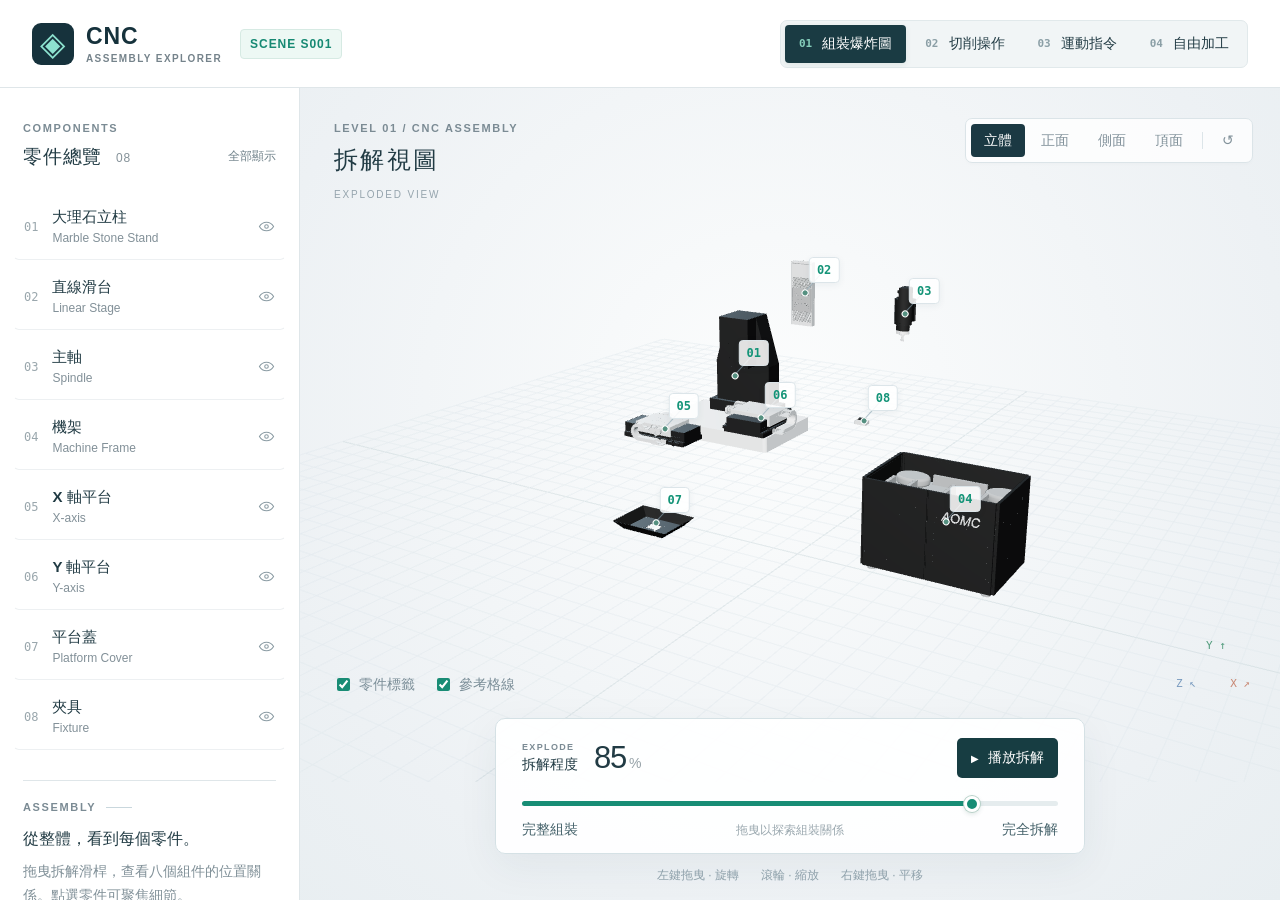
==== index.html @ 5ce91b55 "Publish S001 CNC static site for GitHub Pages." ====
<!doctype html>
<html lang="zh-Hant">
<head>
  <meta charset="UTF-8"><meta name="viewport" content="width=device-width, initial-scale=1.0">
  <meta name="theme-color" content="#142e37">
  <title>S001 · CNC 組裝、切削與自由加工</title>
  <meta name="description" content="以 S001 原始模型學習 CNC 組裝、XYZ 手動切削和 A3200 AeroBasic 運動命令，自行編寫程式、預覽刀路，觀察直線、圓弧、貝茲及 PVT 刀痕。">
  <link rel="icon" type="image/svg+xml" href="data:image/svg+xml,%3Csvg xmlns='http://www.w3.org/2000/svg' viewBox='0 0 32 32'%3E%3Crect width='32' height='32' rx='7' fill='%23142e37'/%3E%3Cpath d='m16 5 11 6-11 6L5 11zm-11 12 11 6 11-6M5 23l11 6 11-6' fill='none' stroke='%2378e0cc' stroke-width='2'/%3E%3C/svg%3E">
  <link rel="stylesheet" href="./style.css?v=12">
  <script type="importmap">{"imports":{"three":"./vendor/three.module.js"}}</script>
</head>
<body>
<script>if(new URLSearchParams(location.search).get("demo")==="1")document.body.classList.add("demo-mode");</script>
<div class="demo-caption" id="demo-caption" aria-hidden="true"></div>
  <header class="topbar">
    <a class="brand" href="./" aria-label="CNC 組裝探索首頁"><span class="brandmark" aria-hidden="true">◈</span><span>CNC<span class="brand-sub">ASSEMBLY EXPLORER</span></span></a>
    <div class="project-name"><span class="scene-tag">SCENE S001</span><h1>組裝探索</h1></div>
    <nav class="level-tabs" aria-label="關卡選擇"><button id="level-one" class="level-tab active" aria-pressed="true"><b>01</b>組裝爆炸圖</button><button id="level-two" class="level-tab" aria-pressed="false"><b>02</b>切削操作</button><button id="level-three" class="level-tab" aria-pressed="false"><b>03</b>運動指令</button><button id="level-four" class="level-tab" aria-pressed="false"><b>04</b>自由加工</button></nav>
  </header>
  <main class="workspace">
    <aside class="parts-panel level-one-only" aria-label="零件清單">
      <div class="panel-heading"><div><span class="eyebrow">COMPONENTS</span><h2>零件總覽 <span>08</span></h2></div><button id="show-all" class="text-button" title="顯示全部零件">全部顯示</button></div>
      <div id="parts" class="parts"></div>
      <section class="detail" aria-live="polite"><div class="detail-title"><span class="eyebrow" id="detail-index">ASSEMBLY</span><span class="tiny-rule"></span></div><h3 id="detail-name">從整體，看到每個零件。</h3><p id="detail-description">拖曳拆解滑桿，查看八個組件的位置關係。點選零件可聚焦細節。</p><div class="detail-actions" hidden><button id="isolate" class="outline-button">單獨顯示</button><button id="clear-selection" class="text-button">取消選取</button></div></section>
      <footer class="panel-footer"><span>S00 1 / VR2</span><span>3D MODEL STUDY</span></footer>
    </aside>
    <aside class="machining-panel level-two-only" aria-label="第二關加工控制">
      <div class="machine-heading"><span class="eyebrow">LEVEL 02 / MACHINING</span><h2>手動切削</h2><p>按一下微調，按住連續移動。</p></div>
      <div class="coordinates" aria-label="三軸位移，單位毫米"><div><b>X</b><output id="coord-x">0.000</output></div><div><b>Y</b><output id="coord-y">0.000</output></div><div><b>Z</b><output id="coord-z">0.000</output></div><span>相對 S001 初始位置 · mm</span></div>
      <div class="jog-controls" aria-label="六個軸向移動按鈕">
        <div class="jog-row"><span><b>X</b><small>平台</small></span><button class="jog-button" data-axis="x" data-sign="-1" aria-label="X 軸負向移動">X −</button><button class="jog-button" data-axis="x" data-sign="1" aria-label="X 軸正向移動">X ＋</button></div>
        <div class="jog-row"><span><b>Y</b><small>平台</small></span><button class="jog-button" data-axis="y" data-sign="-1" aria-label="Y 軸負向移動">Y −</button><button class="jog-button" data-axis="y" data-sign="1" aria-label="Y 軸正向移動">Y ＋</button></div>
        <div class="jog-row"><span><b>Z</b><small>主軸</small></span><button class="jog-button" data-axis="z" data-sign="-1" aria-label="Z 軸負向移動，下刀">Z −</button><button class="jog-button" data-axis="z" data-sign="1" aria-label="Z 軸正向移動，抬刀">Z ＋</button></div>
      </div>
      <div class="feed-options"><label>單次步距<select id="step"><option value="0.1">0.1 mm</option><option value="1" selected>1 mm</option><option value="5">5 mm</option></select></label><label>連續速度<select id="feed"><option value="2">2 mm/s</option><option value="10" selected>10 mm/s</option><option value="25">25 mm/s</option></select></label></div>
      <button id="spindle" class="spindle-button" aria-pressed="false">啟動主軸</button>
      <p id="cut-hint" class="cut-hint">啟動主軸，按住 Z− 下刀，再用 X／Y 移動工件。</p>
      <div class="machining-measures"><div><span>刀尖距原始頂面</span><output id="tool-gap">26.14 mm</output></div><div><span>最深刀痕</span><output id="cut-depth">0.00 mm</output></div><div><span>已移除體積</span><output id="cut-volume">0.0 mm³</output></div></div>
      <button id="reset-machining" class="reset-machining">↺ 重置位置與工件</button>
      <div class="stock-spec"><b>S001 · Mesh4 / Cutter4</b><span>工件 40 × 60 × 20 mm · 切削半徑 1 mm</span><span>X 帶動 Y 與工件，Z 帶動主軸與刀具。</span></div>
    </aside>
    <aside class="program-panel level-three-only" aria-label="第三關運動命令學習">
      <div class="program-heading"><span class="eyebrow">A3200 / AEROBASIC</span><h2>指令變成刀路</h2><p>6 個主要命令 · 7 種路徑練習</p></div>
      <div class="lesson-picker"><label for="lesson-select">選擇運動課題</label><div><select id="lesson-select"></select><button id="lesson-load">載入範例</button></div></div>
      <div class="lesson-card"><code id="lesson-command"></code><p id="lesson-behavior"></p><p id="lesson-tip"></p><details><summary>參數格式與來源</summary><code id="lesson-syntax"></code><small id="lesson-source"></small></details></div>
      <div class="program-editor-label"><label for="program-editor">AeroBasic 程式</label><span>每行一個命令</span></div>
      <textarea id="program-editor" class="program-editor" spellcheck="false" autocapitalize="off" autocomplete="off" aria-label="AeroBasic 程式編輯器"></textarea>
      <div class="program-options"><label><input id="program-restart" type="checkbox" checked>從初始位置重新加工</label><label><input id="program-cut" type="checkbox" checked>啟用刀具切削</label><label><input id="program-path" type="checkbox" checked>顯示預計路徑</label><label>播放速度<select id="program-speed" aria-label="程式播放速度"><option value="0.5">0.5×</option><option value="1" selected>1×</option><option value="2">2×</option><option value="4">4×</option></select></label></div>
      <div class="program-actions"><button id="program-validate">檢查程式</button><button id="program-run" class="primary">執行程式</button><button id="program-step">逐段執行</button><button id="program-pause" disabled>暫停</button><button id="program-stop" disabled>停止</button><button id="program-reset">重置工件</button></div>
      <p id="program-message" class="program-message" role="status" aria-live="polite"></p>
      <div class="program-progress"><b id="program-current">等待執行</b><span id="program-time">0.0 / 0.0 s</span><progress id="program-progress" max="100" value="0" aria-label="程式進度"></progress></div>
      <div class="program-coordinates"><div>X <output id="program-x">0.000</output></div><div>Y <output id="program-y">0.000</output></div><div>Z <output id="program-z">0.000</output></div><span>S001 軸位移 · mm｜工件頂面 Z ≈ −26.138</span></div>
      <div class="program-results"><span>最深刀痕 <output id="program-depth">0.00 mm</output></span><span>移除體積 <output id="program-volume">0.0 mm³</output></span></div>
      <details class="program-plan"><summary>逐行路徑與時間</summary><div id="program-lines"></div></details>
      <details class="program-reference"><summary>手冊命令與模擬範圍</summary><p>手冊 Motion 主分類列出 39 個條目，包含定位、等待、啟用等功能，並非 39 種刀路。此關呈現其中 6 個主要命令。</p><a href="./manual-reference.html" target="_blank" rel="noopener">查看完整 39 項命令與行為對照 ↗</a><p>ABSOLUTE／INCREMENTAL 切換絕對／增量座標。SECONDS／MINUTES 控制進給時間單位；DWELL 永遠是秒，PVT TIME 永遠是毫秒。</p><p>本關 METRIC＝mm、ENGLISH＝inch；未另設 F 時為 10 mm/s，RAPID 預設各軸 25 mm/s。這些是網頁練習設定。</p><p>依手冊的 AeroBasic 語法模擬路徑與頂面材料移除；未模擬伺服加減速、完整任務排程、切削力或倒扣。G 碼對照涉及 CNC Option，未確認實機授權。未知命令會指出行號，整段不會開始執行。</p></details>
    </aside>
    <aside class="program-panel level-four-only" aria-label="第四關自由加工">
      <div class="program-heading"><span class="eyebrow">LEVEL 04 / FREE MACHINING</span><h2>自由加工</h2><p>寫下自己的程式，確認刀路後開始切削。</p></div>
      <ol class="free-flow" aria-label="自由加工流程"><li class="current" aria-current="step"><b>1</b>輸入程式</li><li><b>2</b>載入刀路</li><li><b>3</b>確認執行</li></ol>
      <div class="program-editor-label"><label for="free-editor">AeroBasic 程式</label><span>每行一個命令</span></div>
      <textarea id="free-editor" class="program-editor" spellcheck="false" autocapitalize="off" autocomplete="off" aria-label="自由加工程式編輯器" placeholder="在此輸入或貼上 AeroBasic 程式。&#10;每行一個命令；載入刀路後再確認執行。"></textarea>
      <p class="free-origin-note">沿用 S001 軸位移：工件頂面約為 Z −26.138 mm；再往負向下刀會切入工件。載入刀路不會移動機台或重置工件。</p>
      <div class="program-options"><label><input id="free-restart" type="checkbox" checked>重置工件，從初始位置加工</label><label><input id="free-cut" type="checkbox" checked>啟用刀具切削</label><label><input id="free-path" type="checkbox" checked>顯示預計路徑</label><label>播放速度<select id="free-speed" aria-label="程式播放速度"><option value="0.5">0.5×</option><option value="1" selected>1×</option><option value="2">2×</option><option value="4">4×</option></select></label></div>
      <div class="program-actions"><button id="free-validate">載入刀路</button><button id="free-run" class="primary" disabled>確認並執行</button><button id="free-step" disabled>確認逐段</button><button id="free-pause" disabled>暫停</button><button id="free-stop" disabled>停止</button><button id="free-reset">重置工件</button></div>
      <p id="free-message" class="program-message" role="status" aria-live="polite"></p>
      <div class="program-progress"><b id="free-current">等待載入刀路</b><span id="free-time">0.0 / 0.0 s</span><progress id="free-progress" max="100" value="0" aria-label="程式進度"></progress></div>
      <div class="program-coordinates"><div>X <output id="free-x">0.000</output></div><div>Y <output id="free-y">0.000</output></div><div>Z <output id="free-z">0.000</output></div><span>S001 軸位移 · mm｜工件頂面 Z ≈ −26.138</span></div>
      <div class="program-results"><span>最深刀痕 <output id="free-depth">0.00 mm</output></span><span>移除體積 <output id="free-volume">0.0 mm³</output></span></div>
      <details class="program-plan"><summary>逐行路徑與時間</summary><div id="free-lines"></div></details>
      <details class="program-reference"><summary>可用命令與座標說明</summary><p>沿用第三關的 AeroBasic 數值命令：LINEAR、RAPID、CW、CCW、BEZIER QUAD／CUBIC、PVT。可混合使用，每行明確寫出命令。</p><p>LINEAR X… Y… Z… F…：直線。CW／CCW X… Y… I… J… F…：圓弧，I／J 是相對起點的圓心偏移。完整參數可在第三關查看。</p><p>ABSOLUTE／INCREMENTAL 切換絕對／增量座標；METRIC＝mm、ENGLISH＝inch。SECONDS／MINUTES 控制進給單位；DWELL 永遠是秒，PVT TIME 永遠是毫秒。</p><p>預設 METRIC、SECONDS、ABSOLUTE，F 為 10 mm/s。取消「重置工件」可從目前位置接續加工；修改程式或設定後，請重新載入刀路。</p><p>依 A3200 手冊模擬路徑與頂面切削。支援數值參數，不支援變數、迴圈、完整 CNC G 碼或倒扣；不支援的命令會顯示行號並阻止執行。</p><a href="./manual-reference.html" target="_blank" rel="noopener">查看完整 39 項命令與行為對照 ↗</a></details>
    </aside>
    <section class="viewer" aria-label="CNC 三維模型與加工視圖">
      <div class="viewport-heading"><div><span class="eyebrow" id="viewport-eyebrow">LEVEL 01 / CNC ASSEMBLY</span><h2 id="view-title">拆解視圖</h2></div><span id="view-state">EXPLODED VIEW</span></div>
      <div class="machine-view-switch machining-view"><button id="closeup" class="active">加工近景</button><button id="whole-machine">完整機台</button></div>
      <div class="view-tools" role="group" aria-label="視角"><button class="view-button active" data-view="iso">立體</button><button class="view-button" data-view="front">正面</button><button class="view-button" data-view="side">側面</button><button class="view-button" data-view="top">頂面</button><span class="tool-divider"></span><button id="reset-view" class="view-button" title="重設視角">↺<span class="sr-only">重設視角</span></button></div>
      <div id="canvas-wrap"><canvas id="canvas" aria-label="可拖曳旋轉的 CNC 模型" tabindex="0"></canvas><div id="labels" aria-hidden="true"></div></div>
      <div id="loading" class="loading"><span class="loader"></span><strong>正在載入 CNC 模型</strong><span>還原場景中的零件與位置</span></div>
      <div class="viewer-options level-one-only"><label><input id="labels-toggle" type="checkbox" checked>零件標籤</label><label><input id="grid-toggle" type="checkbox" checked>參考格線</label></div>
      <div class="axis-key" aria-hidden="true"><span class="axis-y">Y ↑</span><span class="axis-x">X ↗</span><span class="axis-z">Z ↖</span></div>
      <div class="explode-dock level-one-only">
        <div class="dock-top"><div class="dock-title"><span class="eyebrow">EXPLODE</span><label for="explode">拆解程度</label></div><output id="explode-value" for="explode">85<span>%</span></output><button id="play" class="play-button" aria-label="播放組裝與拆解動畫"><span id="play-icon">▶</span><span id="play-text">播放拆解</span></button></div>
        <input id="explode" type="range" min="0" max="100" value="85" step="1" aria-label="拆解程度">
        <div class="dock-bottom"><button id="assemble">完整組裝</button><span>拖曳以探索組裝關係</span><button id="explode-all">完全拆解</button></div>
      </div>
      <div class="cutting-status machining-view"><span id="machine-status">主軸停止</span><span class="cut-legend">青綠色標示已切削表面</span></div>
      <div class="interaction-hint"><span>左鍵拖曳 · 旋轉</span><span>滾輪 · 縮放</span><span>右鍵拖曳 · 平移</span></div>
      <div id="status" class="sr-only" role="status" aria-live="polite"></div>
    </section>
  </main>
  <script type="module" src="./app.js?v=12"></script>
</body>
</html>
---- style.css ----
:root{font-family:Inter,"Segoe UI","Noto Sans TC","Microsoft JhengHei",sans-serif;color:#213b44;background:#f4f6f7;font-synthesis:none;--ink:#16323c;--muted:#75838b;--line:#dfe6e9;--accent:#168973}*{box-sizing:border-box}body{margin:0}button,input{font:inherit}button{cursor:pointer}button:focus-visible,input:focus-visible,a:focus-visible,canvas:focus-visible{outline:3px solid #18a88d;outline-offset:4px}button{color:inherit}button:disabled{opacity:.45;cursor:default}button,a,input{-webkit-tap-highlight-color:transparent}.topbar{height:88px;display:flex;align-items:center;padding:0 32px;border-bottom:1px solid var(--line);background:white;gap:30px}.brand{display:flex;gap:12px;align-items:center;color:var(--ink);text-decoration:none;font-size:23px;font-weight:750;letter-spacing:.04em;min-width:255px}.brandmark{width:42px;height:42px;border-radius:9px;display:grid;place-items:center;background:var(--ink);color:#8de2cf;font-size:33px}.brand-sub{display:block;font-size:10px;letter-spacing:.14em;margin-top:3px;font-weight:600;color:var(--muted)}.project-name{display:flex;align-items:center;gap:20px}.scene-tag{font-size:12px;font-weight:700;letter-spacing:.08em;color:var(--accent);background:#edf8f4;border:1px solid #d6eae3;border-radius:4px;padding:7px 9px}h1{font-size:21px;font-weight:650;letter-spacing:.1em;margin:0}.source-tag{margin-left:auto;font-size:13px;color:var(--muted);display:flex;align-items:center;gap:9px}.source-square{width:7px;height:7px;border:1px solid #71838c}.workspace{display:grid;grid-template-columns:300px minmax(0,1fr);height:calc(100dvh - 88px);min-height:640px}.parts-panel{background:#fff;border-right:1px solid var(--line);display:flex;flex-direction:column;overflow-y:auto}.panel-heading{padding:30px 23px 23px;display:flex;justify-content:space-between;align-items:flex-end}.eyebrow{font-size:11px;letter-spacing:.15em;color:#7b8b94;font-weight:650}.panel-heading h2{font-size:19px;letter-spacing:.04em;margin:8px 0 0;font-weight:650}.panel-heading h2 span{font-size:12px;font-weight:500;vertical-align:middle;margin-left:8px;color:#849198}.text-button{border:0;background:transparent;font-size:12px;color:#70828a;padding:5px 0}.text-button:hover{color:#087f69}.parts{padding:0 13px}.part-row{position:relative;display:flex;align-items:center;min-height:67px;border:1px solid transparent;border-bottom-color:#edf0f2;border-radius:6px;margin-bottom:3px}.part-row:hover{background:#f4f8f9}.part-row.selected{background:#edf7f4;border-color:#d3e9e1}.part-row.selected:before{content:'';position:absolute;left:-14px;top:15px;bottom:15px;width:3px;background:#198e77;border-radius:0 3px 3px 0}.part-select{display:flex;align-items:center;gap:14px;flex:1;text-align:left;padding:13px 10px;border:0;background:none;min-width:0}.part-no{font-size:12px;color:#9aa7ad;font-family:Consolas,monospace}.part-name{font-size:15px;font-weight:600;display:block}.part-en{font-size:12px;color:#829098;display:block;margin-top:4px}.eye{background:none;border:0;padding:10px;display:grid;place-items:center;color:#8a9ba3}.eye svg{width:17px;height:17px}.part-row.hidden-part{opacity:.4}.selected .part-no,.selected .part-name{color:#097c64}.detail{margin:27px 23px 20px;border-top:1px solid var(--line);padding-top:20px}.detail-title{display:flex;align-items:center;gap:10px}.tiny-rule{height:1px;width:26px;background:#c9d7dd}.detail h3{font-size:16px;line-height:1.5;font-weight:600;margin:14px 0 9px}.detail p{font-size:13px;line-height:1.9;color:#809098;margin:0;min-height:50px}.detail-actions{display:flex;gap:15px;margin-top:15px}.detail-actions[hidden]{display:none}.outline-button{font-size:12px;border:1px solid #c8d9d5;background:white;border-radius:4px;padding:7px 12px;color:#277c6c}.panel-footer{display:flex;justify-content:space-between;padding:16px 23px;margin-top:auto;font-size:10px;color:#96a3ab;letter-spacing:.1em;border-top:1px solid #eff2f3}.viewer{position:relative;overflow:hidden;background:radial-gradient(ellipse at 48% 39%,#fcfdfd 0%,#edf1f4 72%,#e8eef1 100%);min-height:640px}.viewport-heading{position:absolute;top:30px;left:34px;z-index:2;pointer-events:none}.viewport-heading h2{font-size:24px;font-weight:500;letter-spacing:.1em;margin:8px 0}.viewport-heading>span{font-size:10px;letter-spacing:.18em;color:#95a4ad}.view-tools{position:absolute;right:27px;top:30px;display:flex;align-items:center;gap:3px;border:1px solid #dbe4e8;background:#ffffffc9;padding:5px;border-radius:7px;z-index:3;box-shadow:0 2px 3px #23435404}.view-button{border:0;background:transparent;padding:8px 13px;border-radius:4px;font-size:13px;color:#81919a;line-height:1.2}.view-button.active{background:#1b3943;color:#fff}.view-button:hover:not(.active){background:#e9f0f2;color:#16323c}.tool-divider{width:1px;height:17px;background:#dce5e9;margin:0 3px}#canvas-wrap{position:absolute;inset:0 0 118px}#canvas{display:block;width:100%;height:100%;touch-action:none}#labels{position:absolute;inset:0;pointer-events:none}.model-label{position:absolute;font-size:11px;font-weight:600;color:#526b78;background:#ffffffdd;padding:5px 8px 5px 6px;border:1px solid #dce5e9;border-radius:4px;white-space:nowrap;transform:translate(-50%,-50%);box-shadow:0 2px 7px #253e5010;display:flex;gap:6px;align-items:center}.model-label b{font-family:Consolas,monospace;color:#149478;border-right:1px solid #d5e5df;padding-right:6px}.model-label.selected-label{background:#153d39;color:#fff;border-color:#153d39}.model-label.selected-label b{color:#8ee6c9}.viewer-options{position:absolute;left:33px;bottom:206px;display:flex;gap:18px;z-index:3;font-size:12px;color:#7b8e98}.viewer-options label{display:flex;gap:6px;align-items:center;cursor:pointer}.viewer-options input{accent-color:#198c75;width:13px;height:13px}.axis-key{position:absolute;bottom:194px;right:30px;width:74px;height:67px;font:11px Consolas,monospace}.axis-y{position:absolute;left:30px;top:0;color:#509b7b}.axis-x{position:absolute;right:0;top:38px;color:#c98772}.axis-z{position:absolute;left:0;top:38px;color:#789abf}.explode-dock{position:absolute;bottom:46px;left:50%;transform:translateX(-50%);width:min(590px,calc(100% - 64px));padding:19px 26px 14px;background:#ffffffed;border:1px solid #d5e1e5;box-shadow:0 12px 40px #193e5010;border-radius:10px;z-index:4}.dock-top{display:flex;align-items:center;gap:16px}.dock-title{display:flex;flex-direction:column;gap:4px}.dock-title .eyebrow{font-size:9px}.dock-title label{font-size:14px;font-weight:600}.dock-top output{font-size:31px;font-weight:500;letter-spacing:-.04em;font-variant-numeric:tabular-nums}.dock-top output span{font-size:14px;color:#94a0a6;margin-left:3px}.play-button{margin-left:auto;background:#173d42;color:white;border:0;border-radius:5px;display:flex;gap:9px;align-items:center;padding:11px 14px;font-size:12px}.play-button:hover{background:#21605b}#play-icon{font-size:10px}#explode{appearance:none;display:block;width:100%;height:5px;margin:23px 0 15px;border-radius:9px;background:linear-gradient(to right,#178d75 60%,#e5ecee 60%);cursor:pointer}#explode::-webkit-slider-thumb{appearance:none;width:16px;height:16px;border:3px solid white;border-radius:50%;background:#178d75;box-shadow:0 0 0 1px #b8d1c9,0 2px 5px #194a4529}#explode::-moz-range-thumb{width:12px;height:12px;border:3px solid white;border-radius:50%;background:#178d75;box-shadow:0 0 0 1px #b8d1c9}.dock-bottom{display:flex;align-items:center;justify-content:space-between}.dock-bottom button{font-size:12px;background:none;border:0;padding:0;color:#44616a}.dock-bottom button:hover{color:#148b72}.dock-bottom>span{font-size:11px;color:#9aa8af}.interaction-hint{position:absolute;bottom:16px;width:100%;display:flex;justify-content:center;gap:22px;font-size:11px;color:#91a3ad}.loading{position:absolute;inset:0;z-index:10;background:#f0f5f7ed;display:flex;flex-direction:column;align-items:center;justify-content:center;gap:14px}.loading strong{font-size:17px;font-weight:500}.loading>span:not(.loader){font-size:13px;color:#8598a1}.loader{width:30px;height:30px;border:2px solid #d1e0e5;border-top-color:#188b76;border-radius:50%;animation:spin 1s linear infinite}.loading[hidden]{display:none}@keyframes spin{to{transform:rotate(360deg)}}.sr-only{position:absolute;width:1px;height:1px;overflow:hidden;clip:rect(0,0,0,0);white-space:nowrap}.error-msg{max-width:330px;line-height:1.8;text-align:center}
@media(min-width:1600px){.workspace{grid-template-columns:330px minmax(0,1fr)}.parts-panel{padding-top:10px}.part-row{min-height:75px}.brand{min-width:285px}.explode-dock{bottom:54px}.viewer-options{bottom:215px}}
@media(max-height:820px) and (min-width:761px){.topbar{height:72px}.workspace{height:calc(100dvh - 72px);min-height:610px}.viewer{min-height:610px}.panel-heading{padding-top:23px;padding-bottom:17px}.part-row{min-height:57px}.part-select{padding:8px 10px}.detail{margin-top:18px}.detail p{min-height:0}.panel-footer{display:none}}
@media(max-width:1050px){.topbar{padding:0 22px;gap:18px}.brand{min-width:220px}.brand-sub{font-size:9px}.workspace{grid-template-columns:260px minmax(0,1fr)}.parts{padding:0 9px}.panel-heading{padding-left:19px;padding-right:16px}.part-select{gap:9px}.part-name{font-size:14px}.part-en{font-size:11px}.detail{margin-left:19px;margin-right:19px}.view-tools{right:18px;top:28px}.view-button{padding:8px 9px}.viewport-heading{left:24px;top:85px}.viewport-heading h2{font-size:20px}.source-tag{display:none}.explode-dock{width:calc(100% - 38px);padding:17px 20px 14px}.viewer-options{left:22px}.dock-bottom>span{display:none}}
@media(max-width:760px){.topbar{height:70px;padding:0 16px;gap:14px}.brand{min-width:0;font-size:20px}.brandmark{height:36px;width:36px;font-size:29px}.brand-sub{display:none}.project-name{margin-left:auto;gap:10px}h1{font-size:16px;letter-spacing:.02em}.scene-tag{font-size:9px;padding:6px}.workspace{display:flex;flex-direction:column-reverse;height:auto;min-height:0}.viewer{height:calc(83dvh - 70px);min-height:540px;width:100%}.parts-panel{border-right:0;overflow:visible;border-top:1px solid var(--line)}.panel-heading{padding:24px 22px 14px}.parts{display:grid;grid-template-columns:1fr 1fr;padding:0 16px;gap:0 9px}.part-row{min-height:65px}.part-select{padding:10px 5px;gap:8px}.part-no{font-size:10px}.part-name{font-size:14px}.part-en{font-size:10px}.eye{padding:7px}.part-row.selected:before{display:none}.detail{margin-top:22px}.detail p{font-size:14px}.detail h3{font-size:17px}.panel-footer{display:flex}.viewport-heading{top:24px;left:23px}.viewport-heading h2{font-size:20px}.viewport-heading>span{display:none}.view-tools{top:95px;right:18px}.view-button{font-size:12px;padding:7px 10px}#canvas-wrap{inset:20px 0 116px}.viewer-options{bottom:196px;left:19px;gap:12px;font-size:11px}.axis-key{bottom:185px;right:17px;transform:scale(.8)}.explode-dock{bottom:42px;border-radius:8px}.dock-top output{font-size:28px}.interaction-hint{font-size:10px;gap:14px}.model-label{font-size:10px;padding:4px}.play-button{font-size:12px}.text-button,.outline-button{font-size:13px}}
@media(prefers-reduced-motion:reduce){.loader{animation:none}}
.model-label[hidden]{display:none}.model-label{font-size:12px}.part-en,.detail p,.viewer-options,.view-button,.dock-bottom button,.play-button{font-size:14px}.part-en{font-size:12px}.detail p{line-height:1.7}.interaction-hint{font-size:12px}.dock-bottom>span{font-size:12px}@media(max-width:760px){.model-label{font-size:11px}.viewer-options,.view-button{font-size:12px}.detail p{font-size:14px}}
.model-label{padding:5px 7px;z-index:2}.model-label b{border:0;padding:0}.model-label span{display:none}.model-label.selected-label span{display:block}.label-leader{position:absolute;height:1px;transform-origin:0 0;background:#8ba7b39c}.label-leader[hidden]{display:none}.label-leader:before{content:"";position:absolute;left:-2px;top:-2px;width:5px;height:5px;background:#559080;border:1px solid white;border-radius:50%}
.level-tabs{margin-left:auto;display:flex;gap:5px;padding:4px;background:#f1f5f6;border:1px solid #e1e9eb;border-radius:7px}.level-tab{border:0;background:none;border-radius:4px;padding:11px 16px;font-size:14px;display:flex;align-items:center;gap:10px;white-space:nowrap}.level-tab b{font-size:11px;color:#8b9fa6;font-family:Consolas,monospace}.level-tab.active{color:#fff;background:#1a3b43;box-shadow:0 2px 6px #16433316}.level-tab.active b{color:#86cfbc}.level-two-only{display:none!important}body[data-level="2"] .level-one-only{display:none!important}body[data-level="2"] .level-two-only{display:flex!important}.machining-panel{flex-direction:column;background:white;border-right:1px solid var(--line);padding:23px;overflow-y:auto;gap:16px}.machine-heading h2{font-size:21px;letter-spacing:.07em;margin:8px 0}.machine-heading p{font-size:13px;color:#7b8e97;margin:0}.coordinates{display:grid;grid-template-columns:1fr 1fr 1fr;gap:9px;background:#f1f5f6;border:1px solid #e0e8eb;padding:12px 10px;border-radius:6px}.coordinates>div{display:flex;flex-direction:column;gap:7px}.coordinates b{font-size:12px;color:#55998c}.coordinates output{font:18px Consolas,monospace;letter-spacing:-.07em}.coordinates>span{grid-column:1/-1;font-size:10px;color:#8b9da5;padding-top:2px}.jog-controls{display:flex;flex-direction:column;gap:9px}.jog-row{display:grid;grid-template-columns:35px 1fr 1fr;gap:8px;align-items:center}.jog-row>span{display:flex;flex-direction:column;gap:4px;font-size:15px;color:#3f6771}.jog-row small{font-size:10px;color:#82959e}.jog-button{height:55px;border:1px solid #cddce1;background:linear-gradient(#fff,#f4f7f8);border-radius:6px;font:600 20px Consolas,"Segoe UI",sans-serif;touch-action:none;user-select:none;-webkit-user-select:none}.jog-button:hover{border-color:#57a991;background:#e9f6f2}.jog-button.held,.jog-button:active{background:#1b7665;color:#fff;border-color:#1b7665;box-shadow:inset 0 2px 7px #00493830}.feed-options{display:grid;grid-template-columns:1fr 1fr;gap:10px}.feed-options label{display:flex;flex-direction:column;gap:7px;font-size:12px;color:#78909a}.feed-options select{font-size:14px;width:100%;background:white;border:1px solid #d8e3e6;border-radius:4px;color:#274951;padding:7px 4px}.spindle-button{padding:12px;border:0;border-radius:5px;background:#176d5a;color:white;font-weight:600;font-size:15px}.spindle-button[aria-pressed="true"]{background:#25434c}.cut-hint{font-size:13px;line-height:1.7;color:#6c858f;margin:0;min-height:44px}.machining-measures{display:flex;flex-direction:column;gap:11px;padding-top:15px;border-top:1px solid #e0e8eb}.machining-measures>div{display:flex;align-items:center;justify-content:space-between;gap:10px}.machining-measures span{font-size:12px;color:#84969e}.machining-measures output{font:13px Consolas,monospace;color:#305a62}.reset-machining{font-size:13px;border:1px solid #d9e3e6;border-radius:4px;background:white;padding:10px}.stock-spec{display:flex;flex-direction:column;gap:8px;margin-top:auto;padding-top:15px;border-top:1px solid #e5edef;font-size:11px;color:#8d9da5}.stock-spec b{font-size:11px;font-weight:600;color:#66818b}.stock-spec span{line-height:1.5}.machine-view-switch{position:absolute;top:130px;left:34px;z-index:3;gap:5px}.machine-view-switch button{font-size:12px;color:#708a94;background:#ffffffa8;border:1px solid #d9e5e7;border-radius:4px;padding:7px 10px}.machine-view-switch button.active{background:#dbede6;color:#277b67;border-color:#b9dace}.cutting-status{position:absolute;bottom:48px;left:30px;right:30px;padding:14px 18px;background:#ffffffdd;border:1px solid #d3e3e4;border-radius:6px;z-index:3;align-items:center;justify-content:space-between;gap:15px;font-size:14px;box-shadow:0 5px 20px #28433308}.cutting-status #machine-status[data-cutting="true"]{color:#148565;font-weight:650}.cut-legend{font-size:12px;color:#90a0a5}.cut-legend:before{content:'';display:inline-block;width:8px;height:8px;background:#4ca899;margin-right:7px}.source-tag{display:none}body[data-level="2"] #canvas-wrap{inset:0 0 65px}body[data-level="2"] .axis-key{bottom:105px}
@media(max-width:1150px){.topbar{gap:15px}.brand{min-width:0}.project-name h1{display:none}.level-tab{padding:10px 13px}.brand-sub{display:none}.machining-panel{padding:20px 17px}.machine-view-switch{left:24px;top:175px}}
@media(max-width:760px){.topbar{height:auto;min-height:70px;flex-wrap:wrap;padding:13px 15px;gap:12px}.level-tabs{width:100%;order:3;margin-left:0;padding:3px}.level-tab{flex:1;justify-content:center;padding:9px 12px}.project-name h1{display:block}.level-tab b{font-size:12px}.machining-panel{padding:18px 20px;overflow:visible;gap:13px}.machine-heading p{font-size:13px}body[data-level="2"] .workspace{display:flex;flex-direction:column-reverse}body[data-level="2"] .viewer{height:46dvh;min-height:290px;position:sticky;top:0;z-index:6;border-bottom:1px solid #d5e1e5}body[data-level="2"] .viewport-heading{top:17px;left:18px}body[data-level="2"] .viewport-heading h2{font-size:18px}body[data-level="2"] .view-tools{top:18px;right:14px}body[data-level="2"] .machine-view-switch{top:91px;left:18px;flex-direction:column}body[data-level="2"] .machine-view-switch button{font-size:10px;padding:5px 8px}body[data-level="2"] .cutting-status{bottom:12px;left:14px;right:14px;padding:9px 12px;font-size:12px}body[data-level="2"] .cut-legend{font-size:10px}body[data-level="2"] .interaction-hint,body[data-level="2"] .axis-key{display:none}body[data-level="2"] #canvas-wrap{inset:0 0 35px}.jog-controls{display:grid;grid-template-columns:repeat(3,1fr);gap:10px}.jog-row{display:grid;grid-template-columns:1fr 1fr;gap:6px}.jog-row>span{grid-column:1/-1;flex-direction:row;align-items:center;justify-content:center;gap:6px}.jog-button{height:49px;font-size:18px}.coordinates{padding:10px 12px}.coordinates>div{flex-direction:row;align-items:center;justify-content:space-between}.coordinates output{font-size:18px;letter-spacing:-.02em}.coordinates>span{font-size:10px}.stock-spec{margin-top:0}.feed-options{grid-template-columns:1fr 1fr}.cut-hint{min-height:0}.machine-heading{display:none}.machining-measures{padding-top:12px}.spindle-button{padding:12px}.machining-measures output{font-size:14px}.view-tools{font-size:12px}}
@media(max-width:420px){body[data-level="2"] .viewport-heading .eyebrow{font-size:8px}body[data-level="2"] .view-button{font-size:11px;padding:7px}.coordinates output{font-size:16px}.jog-controls{gap:7px}.jog-button{font-size:16px}.cut-legend{max-width:95px;line-height:1.5}}
@media(max-width:760px){body[data-level="2"] .viewer{height:42dvh;min-height:220px}.jog-button{scroll-margin-top:calc(max(42dvh,220px) + 24px)}.jog-controls{position:sticky;bottom:8px;z-index:9;background:#fff;padding:9px;border:1px solid #d8e6e7;border-radius:7px;box-shadow:0 4px 20px #143e4214}body[data-level="2"] .machining-panel{padding-bottom:32px}}
.level-three-only,.level-four-only,.machining-view{display:none!important}
body:is([data-level="3"],[data-level="4"]) .level-one-only{display:none!important}
body[data-level="3"] .level-three-only{display:flex!important}
body[data-level="2"] .machining-view,body:is([data-level="3"],[data-level="4"]) .machining-view{display:flex!important}
body:is([data-level="3"],[data-level="4"]) .workspace{grid-template-columns:390px minmax(0,1fr)}
body:is([data-level="3"],[data-level="4"]) #canvas-wrap{inset:0 0 65px}
body:is([data-level="3"],[data-level="4"]) .axis-key{display:none}
.program-panel{min-width:0;flex-direction:column;gap:16px;padding:24px;background:#fff;border-right:1px solid var(--line);overflow-y:auto;scrollbar-gutter:stable}
.program-heading h2{font-size:23px;letter-spacing:.04em;margin:8px 0}.program-heading p{font-size:14px;color:#718690;margin:0}
.lesson-picker>label{display:block;font-size:14px;font-weight:600;margin-bottom:8px}.lesson-picker>div{display:flex;gap:8px}.lesson-picker select{min-width:0;flex:1;padding:9px 7px;border:1px solid #bed3da;border-radius:5px;background:white;color:#294852;font-size:14px}.lesson-picker button{padding:8px;border:1px solid #cddcdf;border-radius:5px;background:#f0f6f5;font-size:14px;white-space:nowrap}
.lesson-card{border-left:3px solid #248778;padding:12px 14px;background:#eef6f3;border-radius:0 5px 5px 0}.lesson-card>code{font-size:17px;font-weight:700;color:#147a66}.lesson-card p{font-size:14px;line-height:1.65;margin:9px 0 0;color:#375b64}.lesson-card p+p{color:#648087}.lesson-card details{margin-top:12px;font-size:13px}.lesson-card summary{cursor:pointer;color:#39766d}.lesson-card details code{display:block;white-space:pre-wrap;overflow-wrap:anywhere;line-height:1.65;background:white;padding:10px;margin-top:8px;font-size:13px}.lesson-card small{display:block;margin-top:8px;color:#73868d;font-size:12px;overflow-wrap:anywhere}
.program-editor-label{display:flex;align-items:center;justify-content:space-between;font-size:14px;font-weight:600}.program-editor-label span{font-size:12px;font-weight:400;color:#85969d}
.program-editor{width:100%;min-height:265px;resize:vertical;border:1px solid #1f444e;border-radius:6px;background:#112d37;color:#c8f2e6;padding:15px 12px;font:14px/1.7 Consolas,"Courier New",monospace;tab-size:2;white-space:pre;overflow:auto;margin-top:-8px}
textarea:focus-visible,select:focus-visible{outline:3px solid #18a88d;outline-offset:2px}
.program-options{display:grid;grid-template-columns:1fr 1fr;gap:10px;font-size:13px;line-height:1.5;color:#56747c}.program-options label{display:flex;align-items:center;gap:5px}.program-options input{accent-color:#178770}.program-options select{margin-left:4px;border:1px solid #c8dadd;background:white;padding:3px;color:#42636b;font-size:13px}
.program-actions{display:grid;grid-template-columns:repeat(3,1fr);gap:7px}.program-actions button{font-size:14px;min-height:40px;border:1px solid #cddce1;border-radius:5px;background:#fff;padding:8px 3px}.program-actions .primary{background:#17745f;color:white;border-color:#17745f;font-weight:600}.program-actions button:hover:not(:disabled){filter:brightness(.96)}
.program-message{font-size:14px;line-height:1.65;color:#2f7d69;margin:0;overflow-wrap:anywhere}.program-message[data-error="true"]{color:#a44130;background:#fff0e9;padding:10px;border-left:3px solid #d57356;border-radius:3px}
.program-progress{display:flex;flex-wrap:wrap;justify-content:space-between;gap:8px;font-size:12px;color:#6f868e}.program-progress b{color:#315c68;font-size:13px;font-weight:500}.program-progress progress{width:100%;height:6px;accent-color:#14826c}.program-coordinates{display:grid;grid-template-columns:repeat(3,1fr);gap:9px;background:#eff5f6;padding:11px;border-radius:5px;font-size:12px;color:#5e858c}.program-coordinates>div{display:flex;flex-direction:column;gap:5px}.program-coordinates output{font:17px Consolas,monospace;color:#254951}.program-coordinates>span{grid-column:1/-1;font-size:11px;color:#7e9199;line-height:1.5}.program-results{display:flex;flex-wrap:wrap;justify-content:space-between;gap:9px;font-size:13px;color:#67818b}.program-results output{color:#234e58;font:14px Consolas,monospace}
.program-plan,.program-reference{font-size:14px;border-top:1px solid #dce6e8;padding-top:13px}.program-plan summary,.program-reference summary{cursor:pointer;color:#476d78}.program-line{display:grid;grid-template-columns:22px minmax(0,1fr) 48px;gap:6px;border-bottom:1px solid #e7edf0;padding:9px 3px;font-size:11px;align-items:start}.program-line b{color:#9caab1;font-weight:400}.program-line code{overflow-wrap:anywhere;white-space:pre-wrap;font-size:12px}.program-line>span{color:#879aa2;text-align:right}.program-line.executing{background:#e0f4ec;color:#176750}.program-reference p{font-size:13px;line-height:1.7;color:#738891}.program-reference a{color:#1a7867;font-size:13px;line-height:1.8}
@media(min-width:1151px) and (max-width:1390px){.topbar{gap:18px}.brand{min-width:180px}.project-name h1{display:none}.level-tab{padding:10px 14px}}
@media(max-width:1050px) and (min-width:761px){body:is([data-level="3"],[data-level="4"]) .workspace{grid-template-columns:350px minmax(0,1fr)}.program-panel{padding:20px 18px}.program-options{font-size:12px}.program-heading h2{font-size:21px}}
@media(max-width:760px){.level-tab{gap:6px;padding:10px 5px;font-size:12px}.level-tab b{font-size:11px}.program-panel{padding:20px;overflow:visible;border-right:0;gap:14px}.program-heading{display:none}body:is([data-level="3"],[data-level="4"]) .workspace{display:flex;flex-direction:column-reverse}body:is([data-level="3"],[data-level="4"]) .viewer{position:sticky;top:0;height:42dvh;min-height:220px;z-index:6;border-bottom:1px solid #cddde1}body:is([data-level="3"],[data-level="4"]) .viewport-heading{top:17px;left:18px}body:is([data-level="3"],[data-level="4"]) .viewport-heading h2{font-size:18px}body:is([data-level="3"],[data-level="4"]) .view-tools{top:18px;right:14px}body:is([data-level="3"],[data-level="4"]) .machine-view-switch{top:91px;left:18px;flex-direction:column}body:is([data-level="3"],[data-level="4"]) .machine-view-switch button{font-size:10px;padding:5px 8px}body:is([data-level="3"],[data-level="4"]) .cutting-status{bottom:12px;left:14px;right:14px;padding:9px 12px;font-size:12px}body:is([data-level="3"],[data-level="4"]) .cut-legend{font-size:10px}body:is([data-level="3"],[data-level="4"]) .interaction-hint{display:none}body:is([data-level="3"],[data-level="4"]) #canvas-wrap{inset:0 0 35px}.program-actions{position:sticky;bottom:8px;background:white;padding:9px;border:1px solid #d6e3e6;border-radius:7px;z-index:9;box-shadow:0 3px 16px #173b4520}.program-panel button,.program-panel textarea,.program-panel select,.program-message{scroll-margin-top:calc(max(42dvh,220px) + 16px)}.program-options{font-size:13px}.program-editor{min-height:230px;font-size:14px}}
@media(max-width:420px){body:is([data-level="3"],[data-level="4"]) .viewport-heading .eyebrow{font-size:8px}body:is([data-level="3"],[data-level="4"]) .view-button{font-size:11px;padding:7px}.program-panel{padding:17px 14px}.program-options{font-size:12px;column-gap:5px}.program-actions button{font-size:13px}.program-coordinates output{font-size:16px}}
@media(max-width:760px){body:is([data-level="3"],[data-level="4"])[data-program-status="idle"] .viewer{position:relative}body:is([data-level="3"],[data-level="4"])[data-program-status="idle"] .program-panel button,body:is([data-level="3"],[data-level="4"])[data-program-status="idle"] .program-panel select,body:is([data-level="3"],[data-level="4"])[data-program-status="idle"] .program-panel textarea{scroll-margin-top:16px}}

body[data-level="4"] .level-four-only{display:flex!important}
.free-flow{display:grid;grid-template-columns:repeat(3,1fr);gap:6px;list-style:none;padding:0;margin:0 0 2px;font-size:14px;color:#70888e}
.free-flow li{display:flex;align-items:center;justify-content:center;gap:6px;padding:10px 3px;border-bottom:2px solid #e0e9eb;white-space:nowrap}
.free-flow b{font:13px Consolas,monospace}.free-flow .current{color:#14745f;border-color:#168973;font-weight:600}
.free-origin-note{margin:-4px 0 0;font-size:14px;line-height:1.7;color:#64818a}
.level-four-only .program-options{grid-template-columns:1fr 1fr}.level-four-only .program-options label:first-child{grid-column:1/-1}
.level-four-only .program-actions{grid-template-columns:repeat(2,1fr)}
.level-four-only .program-actions #free-validate{border-color:#168973;color:#14745f;font-weight:600}
.program-editor::placeholder{color:#86aaa9;white-space:pre-wrap}
@media(max-width:760px){.level-four-only .program-actions{grid-template-columns:repeat(3,1fr)}}
@media(max-width:900px) and (min-width:761px){.scene-tag{display:none}.level-tab{padding:10px 9px}.topbar{gap:10px}}
@media(max-width:420px){.level-tabs{display:grid;grid-template-columns:repeat(2,1fr)}.level-tab{font-size:14px;padding:9px}.free-flow{font-size:13px}.free-origin-note{font-size:13px}}

.demo-caption{display:none}
body.demo-mode{overflow:hidden;background:transparent}
body.demo-mode .topbar,body.demo-mode .workspace>aside,body.demo-mode .viewer>div:not(#canvas-wrap):not(#loading){display:none!important}
body.demo-mode .workspace{display:block!important;height:100dvh!important;min-height:0!important}
body.demo-mode .viewer{position:relative!important;top:auto!important;width:100%;height:100dvh!important;min-height:0!important;border:0!important}
body.demo-mode #canvas-wrap{inset:0!important}
body.demo-mode #canvas{pointer-events:none}
body.demo-mode .demo-caption{display:block;position:fixed;left:50%;transform:translateX(-50%);width:max-content;max-width:calc(100% - 28px);bottom:13px;z-index:12;padding:4px 9px;border:1px solid #d6e4e3;border-radius:5px;background:#fffffff0;font:12px/1.5 Consolas,"Microsoft JhengHei",monospace;color:#2c7468;text-align:center;letter-spacing:.025em;pointer-events:none}
body.demo-mode .loading strong{font-size:14px}body.demo-mode .loading>span:not(.loader){display:none}
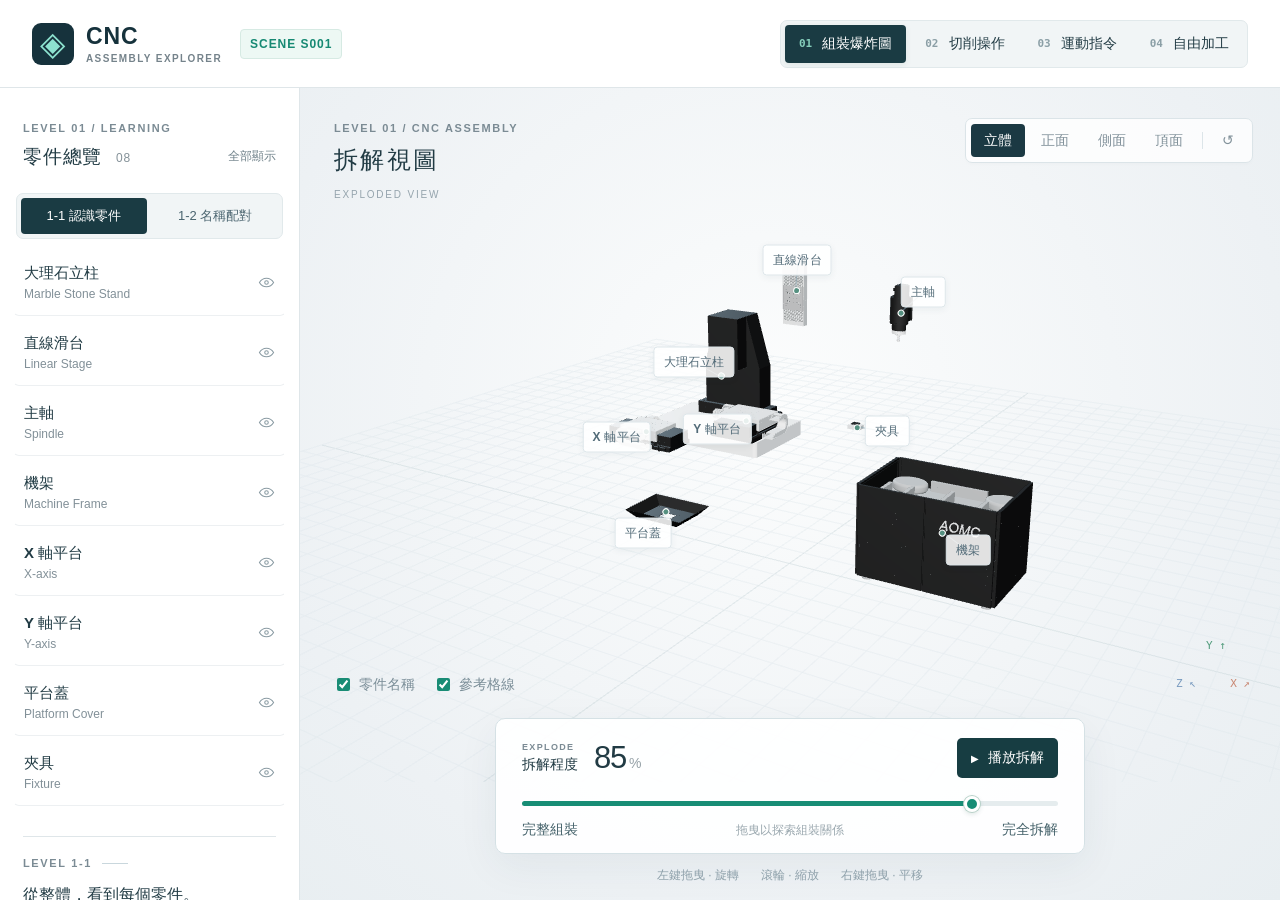
==== commit f40b76bb: "Add scene 1 learning stages for part names without changing scenes 2-4." ====
--- a/index.html
+++ b/index.html
@@ -6,10 +6,10 @@
   <title>S001 · CNC 組裝、切削與自由加工</title>
   <meta name="description" content="以 S001 原始模型學習 CNC 組裝、XYZ 手動切削和 A3200 AeroBasic 運動命令，自行編寫程式、預覽刀路，觀察直線、圓弧、貝茲及 PVT 刀痕。">
   <link rel="icon" type="image/svg+xml" href="data:image/svg+xml,%3Csvg xmlns='http://www.w3.org/2000/svg' viewBox='0 0 32 32'%3E%3Crect width='32' height='32' rx='7' fill='%23142e37'/%3E%3Cpath d='m16 5 11 6-11 6L5 11zm-11 12 11 6 11-6M5 23l11 6 11-6' fill='none' stroke='%2378e0cc' stroke-width='2'/%3E%3C/svg%3E">
-  <link rel="stylesheet" href="./style.css?v=12">
+  <link rel="stylesheet" href="./style.css?v=13">
   <script type="importmap">{"imports":{"three":"./vendor/three.module.js"}}</script>
 </head>
-<body>
+<body data-stage="learn">
 <script>if(new URLSearchParams(location.search).get("demo")==="1")document.body.classList.add("demo-mode");</script>
 <div class="demo-caption" id="demo-caption" aria-hidden="true"></div>
   <header class="topbar">
@@ -19,9 +19,19 @@
   </header>
   <main class="workspace">
     <aside class="parts-panel level-one-only" aria-label="零件清單">
-      <div class="panel-heading"><div><span class="eyebrow">COMPONENTS</span><h2>零件總覽 <span>08</span></h2></div><button id="show-all" class="text-button" title="顯示全部零件">全部顯示</button></div>
+      <div class="panel-heading"><div><span class="eyebrow">LEVEL 01 / LEARNING</span><h2>零件總覽 <span>08</span></h2></div><button id="show-all" class="text-button" title="顯示全部零件">全部顯示</button></div>
+      <div class="scene-one-tabs" role="tablist" aria-label="場景 1 學習關卡">
+        <button type="button" id="stage-learn" class="scene-one-tab active" aria-selected="true">1-1 認識零件</button>
+        <button type="button" id="stage-quiz" class="scene-one-tab" aria-selected="false">1-2 名稱配對</button>
+      </div>
+      <p class="quiz-brief" id="quiz-brief" hidden>八個零件名稱都在下拉選單裡。先點模型中的零件，再選出它的名字。</p>
       <div id="parts" class="parts"></div>
-      <section class="detail" aria-live="polite"><div class="detail-title"><span class="eyebrow" id="detail-index">ASSEMBLY</span><span class="tiny-rule"></span></div><h3 id="detail-name">從整體，看到每個零件。</h3><p id="detail-description">拖曳拆解滑桿，查看八個組件的位置關係。點選零件可聚焦細節。</p><div class="detail-actions" hidden><button id="isolate" class="outline-button">單獨顯示</button><button id="clear-selection" class="text-button">取消選取</button></div></section>
+      <div class="quiz-bar" id="quiz-bar" hidden>
+        <p id="quiz-score" role="status">尚未核對</p>
+        <button type="button" id="quiz-check" class="outline-button">核對答案</button>
+        <button type="button" id="quiz-reset" class="text-button">重設配對</button>
+      </div>
+      <section class="detail" aria-live="polite"><div class="detail-title"><span class="eyebrow" id="detail-index">LEVEL 1-1</span><span class="tiny-rule"></span></div><h3 id="detail-name">從整體，看到每個零件。</h3><p id="detail-description">拖曳拆解滑桿。平台蓋會較晚打開，避免先擋住機架。名稱標在零件旁，合裝時仍可讀。</p><div class="detail-actions" hidden><button id="isolate" class="outline-button">單獨顯示</button><button id="clear-selection" class="text-button">取消選取</button></div></section>
       <footer class="panel-footer"><span>S00 1 / VR2</span><span>3D MODEL STUDY</span></footer>
     </aside>
     <aside class="machining-panel level-two-only" aria-label="第二關加工控制">
@@ -75,7 +85,7 @@
       <div class="view-tools" role="group" aria-label="視角"><button class="view-button active" data-view="iso">立體</button><button class="view-button" data-view="front">正面</button><button class="view-button" data-view="side">側面</button><button class="view-button" data-view="top">頂面</button><span class="tool-divider"></span><button id="reset-view" class="view-button" title="重設視角">↺<span class="sr-only">重設視角</span></button></div>
       <div id="canvas-wrap"><canvas id="canvas" aria-label="可拖曳旋轉的 CNC 模型" tabindex="0"></canvas><div id="labels" aria-hidden="true"></div></div>
       <div id="loading" class="loading"><span class="loader"></span><strong>正在載入 CNC 模型</strong><span>還原場景中的零件與位置</span></div>
-      <div class="viewer-options level-one-only"><label><input id="labels-toggle" type="checkbox" checked>零件標籤</label><label><input id="grid-toggle" type="checkbox" checked>參考格線</label></div>
+      <div class="viewer-options level-one-only"><label><input id="labels-toggle" type="checkbox" checked>零件名稱</label><label><input id="grid-toggle" type="checkbox" checked>參考格線</label></div>
       <div class="axis-key" aria-hidden="true"><span class="axis-y">Y ↑</span><span class="axis-x">X ↗</span><span class="axis-z">Z ↖</span></div>
       <div class="explode-dock level-one-only">
         <div class="dock-top"><div class="dock-title"><span class="eyebrow">EXPLODE</span><label for="explode">拆解程度</label></div><output id="explode-value" for="explode">85<span>%</span></output><button id="play" class="play-button" aria-label="播放組裝與拆解動畫"><span id="play-icon">▶</span><span id="play-text">播放拆解</span></button></div>
@@ -87,7 +97,7 @@
       <div id="status" class="sr-only" role="status" aria-live="polite"></div>
     </section>
   </main>
-  <script type="module" src="./app.js?v=12"></script>
+  <script type="module" src="./app.js?v=13"></script>
 </body>
 </html>
 
--- a/style.css
+++ b/style.css
@@ -58,3 +58,25 @@
 body.demo-mode #canvas{pointer-events:none}
 body.demo-mode .demo-caption{display:block;position:fixed;left:50%;transform:translateX(-50%);width:max-content;max-width:calc(100% - 28px);bottom:13px;z-index:12;padding:4px 9px;border:1px solid #d6e4e3;border-radius:5px;background:#fffffff0;font:12px/1.5 Consolas,"Microsoft JhengHei",monospace;color:#2c7468;text-align:center;letter-spacing:.025em;pointer-events:none}
 body.demo-mode .loading strong{font-size:14px}body.demo-mode .loading>span:not(.loader){display:none}
+
+.scene-one-tabs{display:flex;gap:6px;margin:0 16px 10px;padding:4px;background:#f1f5f6;border:1px solid #e1e9eb;border-radius:7px}
+.scene-one-tab{flex:1;border:0;background:none;border-radius:4px;padding:9px 8px;font-size:13px;color:#4b6570}
+.scene-one-tab.active{background:#1a3b43;color:#fff}
+.quiz-brief{margin:0 18px 10px;font-size:13px;line-height:1.7;color:#6e858e}
+.quiz-brief[hidden],.quiz-bar[hidden]{display:none}
+.quiz-bar{display:flex;flex-wrap:wrap;align-items:center;gap:10px;margin:4px 18px 8px;padding:10px 0 4px;border-top:1px solid var(--line)}
+#quiz-score{margin:0;flex:1;font-size:13px;color:#2f5d56}
+.part-quiz-hint,.part-guess-wrap{display:none}
+.part-no{display:none}
+.part-guess{width:100%;padding:7px 6px;border:1px solid #bed3da;border-radius:5px;background:white;color:#294852;font-size:13px}
+body[data-stage="quiz"] .part-copy{display:none}
+body[data-stage="quiz"] .part-quiz-hint{display:block;font-size:13px;font-weight:600;color:#3f6771}
+body[data-stage="quiz"] .part-guess-wrap{display:block;flex:1;min-width:0;padding-right:6px}
+body[data-stage="quiz"] .part-select{flex:0 0 auto;padding-right:4px}
+.part-row.guess-ok{background:#e8f7f1;border-color:#b7e2d3}
+.part-row.guess-bad{background:#fdf1ef;border-color:#ead0cb}
+.model-label b{display:none}
+.model-label span{display:block!important;font-weight:650;letter-spacing:.02em}
+.model-label{padding:6px 9px;max-width:148px;white-space:nowrap}
+.model-label.selected-label{background:#153d39;color:#fff;border-color:#153d39}
+@media(max-width:760px){.scene-one-tabs{margin:0 12px 8px}.scene-one-tab{font-size:12px;padding:8px 6px}.quiz-brief,.quiz-bar{margin-left:16px;margin-right:16px}body[data-stage="quiz"] .parts{grid-template-columns:1fr}}
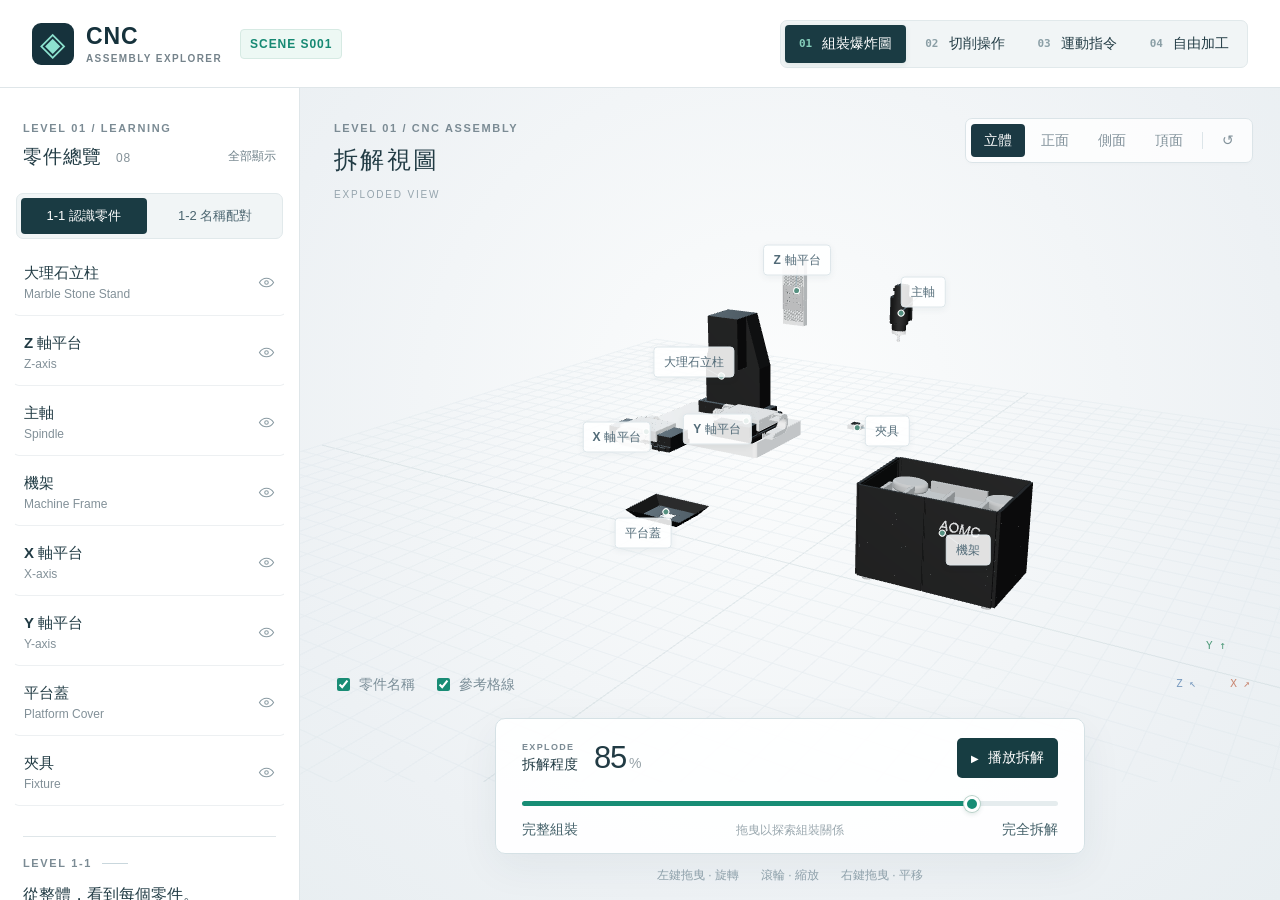
==== commit fd24e641: "Rename the linear stage part back to Z-axis platform." ====
--- a/index.html
+++ b/index.html
@@ -97,7 +97,7 @@
       <div id="status" class="sr-only" role="status" aria-live="polite"></div>
     </section>
   </main>
-  <script type="module" src="./app.js?v=13"></script>
+  <script type="module" src="./app.js?v=14"></script>
 </body>
 </html>
 
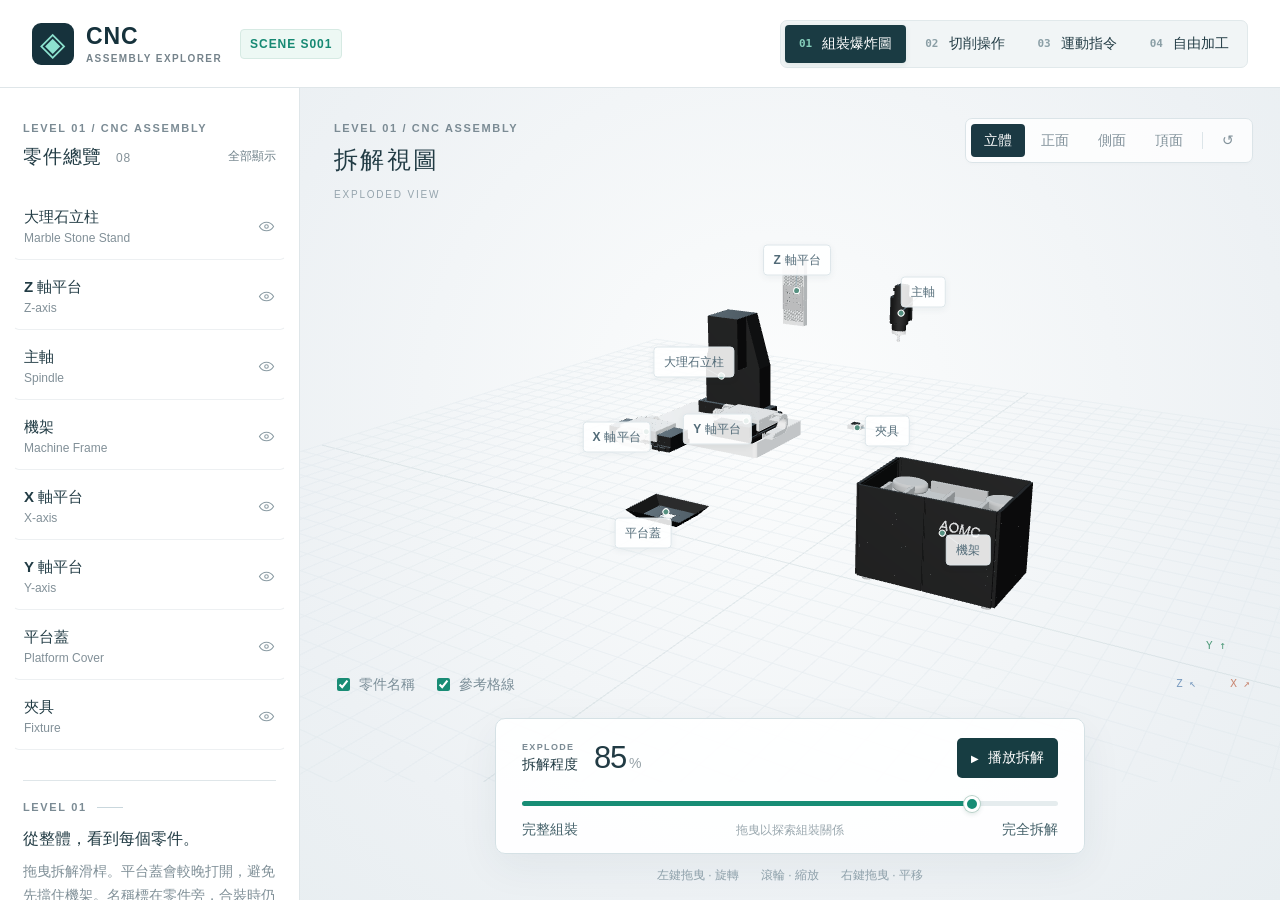
==== commit 98858418: "Hide the scene 1 name-matching quiz from the public site." ====
--- a/index.html
+++ b/index.html
@@ -6,10 +6,10 @@
   <title>S001 · CNC 組裝、切削與自由加工</title>
   <meta name="description" content="以 S001 原始模型學習 CNC 組裝、XYZ 手動切削和 A3200 AeroBasic 運動命令，自行編寫程式、預覽刀路，觀察直線、圓弧、貝茲及 PVT 刀痕。">
   <link rel="icon" type="image/svg+xml" href="data:image/svg+xml,%3Csvg xmlns='http://www.w3.org/2000/svg' viewBox='0 0 32 32'%3E%3Crect width='32' height='32' rx='7' fill='%23142e37'/%3E%3Cpath d='m16 5 11 6-11 6L5 11zm-11 12 11 6 11-6M5 23l11 6 11-6' fill='none' stroke='%2378e0cc' stroke-width='2'/%3E%3C/svg%3E">
-  <link rel="stylesheet" href="./style.css?v=13">
+  <link rel="stylesheet" href="./style.css?v=14">
   <script type="importmap">{"imports":{"three":"./vendor/three.module.js"}}</script>
 </head>
-<body data-stage="learn">
+<body>
 <script>if(new URLSearchParams(location.search).get("demo")==="1")document.body.classList.add("demo-mode");</script>
 <div class="demo-caption" id="demo-caption" aria-hidden="true"></div>
   <header class="topbar">
@@ -19,19 +19,9 @@
   </header>
   <main class="workspace">
     <aside class="parts-panel level-one-only" aria-label="零件清單">
-      <div class="panel-heading"><div><span class="eyebrow">LEVEL 01 / LEARNING</span><h2>零件總覽 <span>08</span></h2></div><button id="show-all" class="text-button" title="顯示全部零件">全部顯示</button></div>
-      <div class="scene-one-tabs" role="tablist" aria-label="場景 1 學習關卡">
-        <button type="button" id="stage-learn" class="scene-one-tab active" aria-selected="true">1-1 認識零件</button>
-        <button type="button" id="stage-quiz" class="scene-one-tab" aria-selected="false">1-2 名稱配對</button>
-      </div>
-      <p class="quiz-brief" id="quiz-brief" hidden>八個零件名稱都在下拉選單裡。先點模型中的零件，再選出它的名字。</p>
+      <div class="panel-heading"><div><span class="eyebrow">LEVEL 01 / CNC ASSEMBLY</span><h2>零件總覽 <span>08</span></h2></div><button id="show-all" class="text-button" title="顯示全部零件">全部顯示</button></div>
       <div id="parts" class="parts"></div>
-      <div class="quiz-bar" id="quiz-bar" hidden>
-        <p id="quiz-score" role="status">尚未核對</p>
-        <button type="button" id="quiz-check" class="outline-button">核對答案</button>
-        <button type="button" id="quiz-reset" class="text-button">重設配對</button>
-      </div>
-      <section class="detail" aria-live="polite"><div class="detail-title"><span class="eyebrow" id="detail-index">LEVEL 1-1</span><span class="tiny-rule"></span></div><h3 id="detail-name">從整體，看到每個零件。</h3><p id="detail-description">拖曳拆解滑桿。平台蓋會較晚打開，避免先擋住機架。名稱標在零件旁，合裝時仍可讀。</p><div class="detail-actions" hidden><button id="isolate" class="outline-button">單獨顯示</button><button id="clear-selection" class="text-button">取消選取</button></div></section>
+      <section class="detail" aria-live="polite"><div class="detail-title"><span class="eyebrow" id="detail-index">LEVEL 01</span><span class="tiny-rule"></span></div><h3 id="detail-name">從整體，看到每個零件。</h3><p id="detail-description">拖曳拆解滑桿。平台蓋會較晚打開，避免先擋住機架。名稱標在零件旁，合裝時仍可讀。</p><div class="detail-actions" hidden><button id="isolate" class="outline-button">單獨顯示</button><button id="clear-selection" class="text-button">取消選取</button></div></section>
       <footer class="panel-footer"><span>S00 1 / VR2</span><span>3D MODEL STUDY</span></footer>
     </aside>
     <aside class="machining-panel level-two-only" aria-label="第二關加工控制">
@@ -97,7 +87,7 @@
       <div id="status" class="sr-only" role="status" aria-live="polite"></div>
     </section>
   </main>
-  <script type="module" src="./app.js?v=14"></script>
+  <script type="module" src="./app.js?v=15"></script>
 </body>
 </html>
 
--- a/style.css
+++ b/style.css
@@ -59,24 +59,8 @@
 body.demo-mode .demo-caption{display:block;position:fixed;left:50%;transform:translateX(-50%);width:max-content;max-width:calc(100% - 28px);bottom:13px;z-index:12;padding:4px 9px;border:1px solid #d6e4e3;border-radius:5px;background:#fffffff0;font:12px/1.5 Consolas,"Microsoft JhengHei",monospace;color:#2c7468;text-align:center;letter-spacing:.025em;pointer-events:none}
 body.demo-mode .loading strong{font-size:14px}body.demo-mode .loading>span:not(.loader){display:none}
 
-.scene-one-tabs{display:flex;gap:6px;margin:0 16px 10px;padding:4px;background:#f1f5f6;border:1px solid #e1e9eb;border-radius:7px}
-.scene-one-tab{flex:1;border:0;background:none;border-radius:4px;padding:9px 8px;font-size:13px;color:#4b6570}
-.scene-one-tab.active{background:#1a3b43;color:#fff}
-.quiz-brief{margin:0 18px 10px;font-size:13px;line-height:1.7;color:#6e858e}
-.quiz-brief[hidden],.quiz-bar[hidden]{display:none}
-.quiz-bar{display:flex;flex-wrap:wrap;align-items:center;gap:10px;margin:4px 18px 8px;padding:10px 0 4px;border-top:1px solid var(--line)}
-#quiz-score{margin:0;flex:1;font-size:13px;color:#2f5d56}
-.part-quiz-hint,.part-guess-wrap{display:none}
 .part-no{display:none}
-.part-guess{width:100%;padding:7px 6px;border:1px solid #bed3da;border-radius:5px;background:white;color:#294852;font-size:13px}
-body[data-stage="quiz"] .part-copy{display:none}
-body[data-stage="quiz"] .part-quiz-hint{display:block;font-size:13px;font-weight:600;color:#3f6771}
-body[data-stage="quiz"] .part-guess-wrap{display:block;flex:1;min-width:0;padding-right:6px}
-body[data-stage="quiz"] .part-select{flex:0 0 auto;padding-right:4px}
-.part-row.guess-ok{background:#e8f7f1;border-color:#b7e2d3}
-.part-row.guess-bad{background:#fdf1ef;border-color:#ead0cb}
 .model-label b{display:none}
 .model-label span{display:block!important;font-weight:650;letter-spacing:.02em}
 .model-label{padding:6px 9px;max-width:148px;white-space:nowrap}
 .model-label.selected-label{background:#153d39;color:#fff;border-color:#153d39}
-@media(max-width:760px){.scene-one-tabs{margin:0 12px 8px}.scene-one-tab{font-size:12px;padding:8px 6px}.quiz-brief,.quiz-bar{margin-left:16px;margin-right:16px}body[data-stage="quiz"] .parts{grid-template-columns:1fr}}
